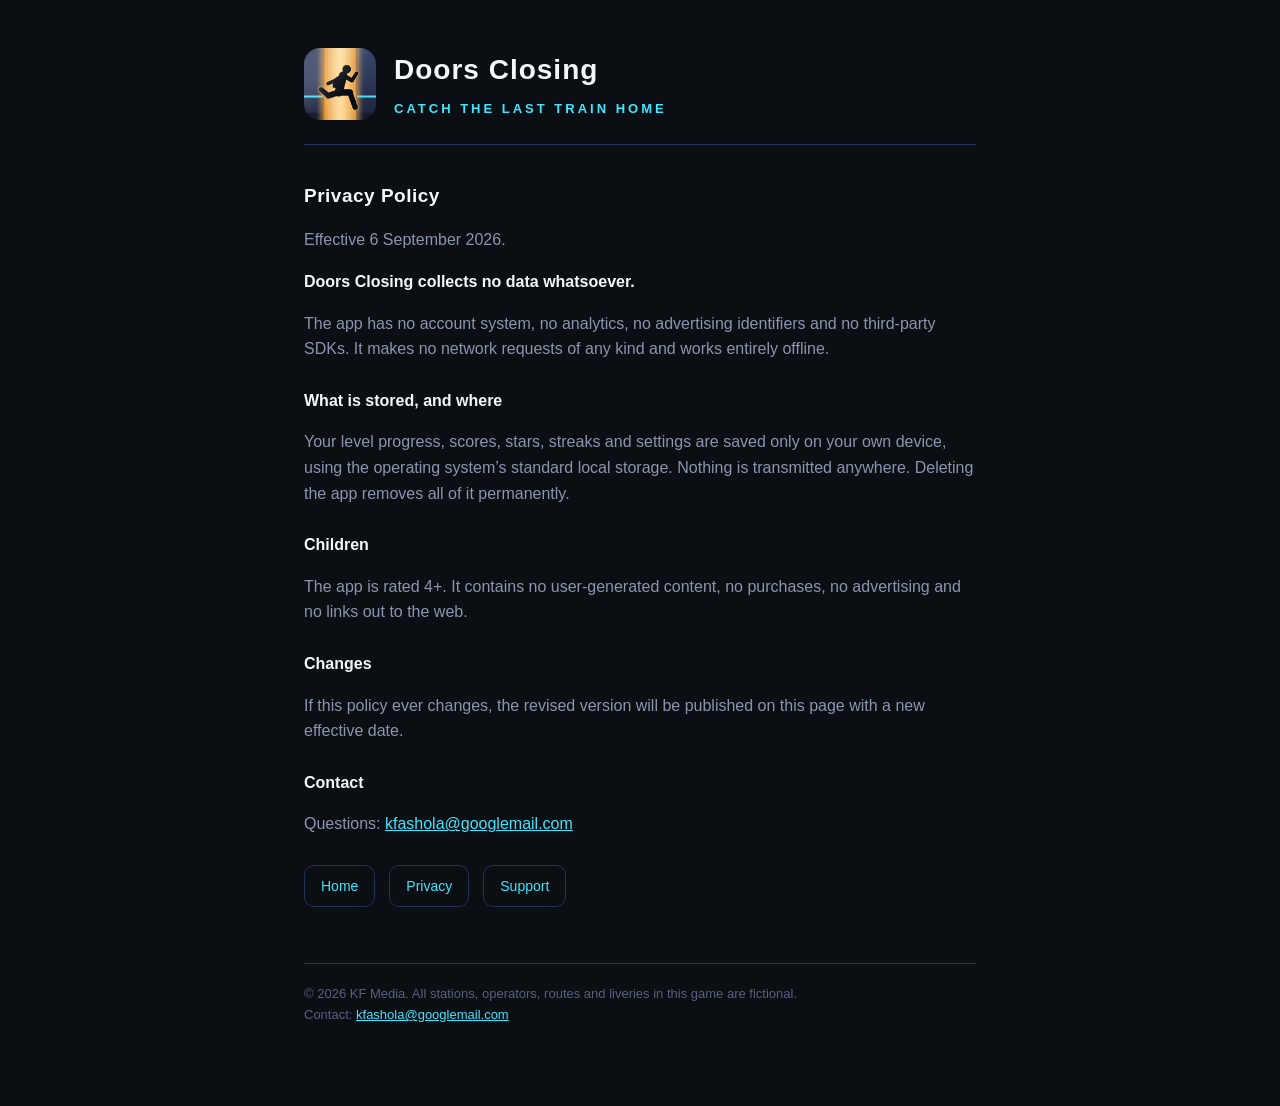
==== privacy.html @ 66f54e41 "Support and privacy pages for Doors Closing" ====
<!doctype html>
<html lang="en-GB">
<head>
<meta charset="utf-8">
<meta name="viewport" content="width=device-width,initial-scale=1">
<title>Privacy Policy — Doors Closing</title>
<meta name="description" content="Doors Closing collects no data. No accounts, no analytics, no network requests.">
<link rel="stylesheet" href="style.css">
<link rel="icon" href="icon.png">
</head>
<body>
<div class="wrap">
<header>
  <img src="icon.png" alt="Doors Closing icon">
  <h1>Doors Closing<small>Catch the last train home</small></h1>
</header>

<h2>Privacy Policy</h2>
<p>Effective 6 September 2026.</p>
<p><strong>Doors Closing collects no data whatsoever.</strong></p>
<p>The app has no account system, no analytics, no advertising identifiers and no third-party SDKs. It makes no network requests of any kind and works entirely offline.</p>
<h3>What is stored, and where</h3>
<p>Your level progress, scores, stars, streaks and settings are saved only on your own device, using the operating system’s standard local storage. Nothing is transmitted anywhere. Deleting the app removes all of it permanently.</p>
<h3>Children</h3>
<p>The app is rated 4+. It contains no user-generated content, no purchases, no advertising and no links out to the web.</p>
<h3>Changes</h3>
<p>If this policy ever changes, the revised version will be published on this page with a new effective date.</p>
<h3>Contact</h3>
<p>Questions: <a href="mailto:kfashola@googlemail.com">kfashola@googlemail.com</a></p>
<nav>
  <a href="index.html">Home</a>
  <a href="privacy.html">Privacy</a>
  <a href="support.html">Support</a>
</nav>
<footer>
  © 2026 KF Media. All stations, operators, routes and liveries in this game are fictional.<br>
  Contact: <a href="mailto:kfashola@googlemail.com">kfashola@googlemail.com</a>
</footer>
</div>
</body>
</html>
---- style.css ----
:root{--bg:#0b0e13;--panel:#121a2b;--line:#25325a;--text:#f5f7fa;--muted:#8a96ad;--amber:#ffb347;--cyan:#3ee6ff}
*{box-sizing:border-box}
body{margin:0;background:var(--bg);color:var(--text);font:16px/1.6 -apple-system,BlinkMacSystemFont,"Segoe UI",Roboto,Helvetica,Arial,sans-serif}
a{color:var(--cyan)}
.wrap{max-width:720px;margin:0 auto;padding:48px 24px 80px}
header{border-bottom:1px solid var(--line);padding-bottom:24px;margin-bottom:32px;display:flex;align-items:center;gap:18px}
header img{width:72px;height:72px;border-radius:16px}
h1{font-size:28px;letter-spacing:1px;margin:0}
h1 small{display:block;font-size:13px;letter-spacing:3px;color:var(--cyan);font-weight:600;margin-top:6px;text-transform:uppercase}
h2{font-size:19px;letter-spacing:.5px;margin:36px 0 10px}
h3{font-size:16px;margin:26px 0 6px}
p,li{color:var(--muted)}
p strong,li strong{color:var(--text)}
.board{background:#080b12;border:1px solid var(--line);border-radius:12px;padding:18px 20px;margin:28px 0;font-variant-numeric:tabular-nums}
.board .t{color:var(--amber);letter-spacing:3px;font-weight:700}
.board .big{color:var(--amber);font-size:38px;font-weight:800;letter-spacing:4px}
nav{margin:28px 0 0;display:flex;gap:14px;flex-wrap:wrap}
nav a{display:inline-block;padding:9px 16px;border:1px solid var(--line);border-radius:10px;text-decoration:none;font-size:14px}
footer{margin-top:56px;padding-top:20px;border-top:1px solid var(--line);font-size:13px;color:#55627f}
.shots{display:grid;grid-template-columns:repeat(auto-fit,minmax(150px,1fr));gap:14px;margin:24px 0}
.shots img{width:100%;border-radius:12px;border:1px solid var(--line)}
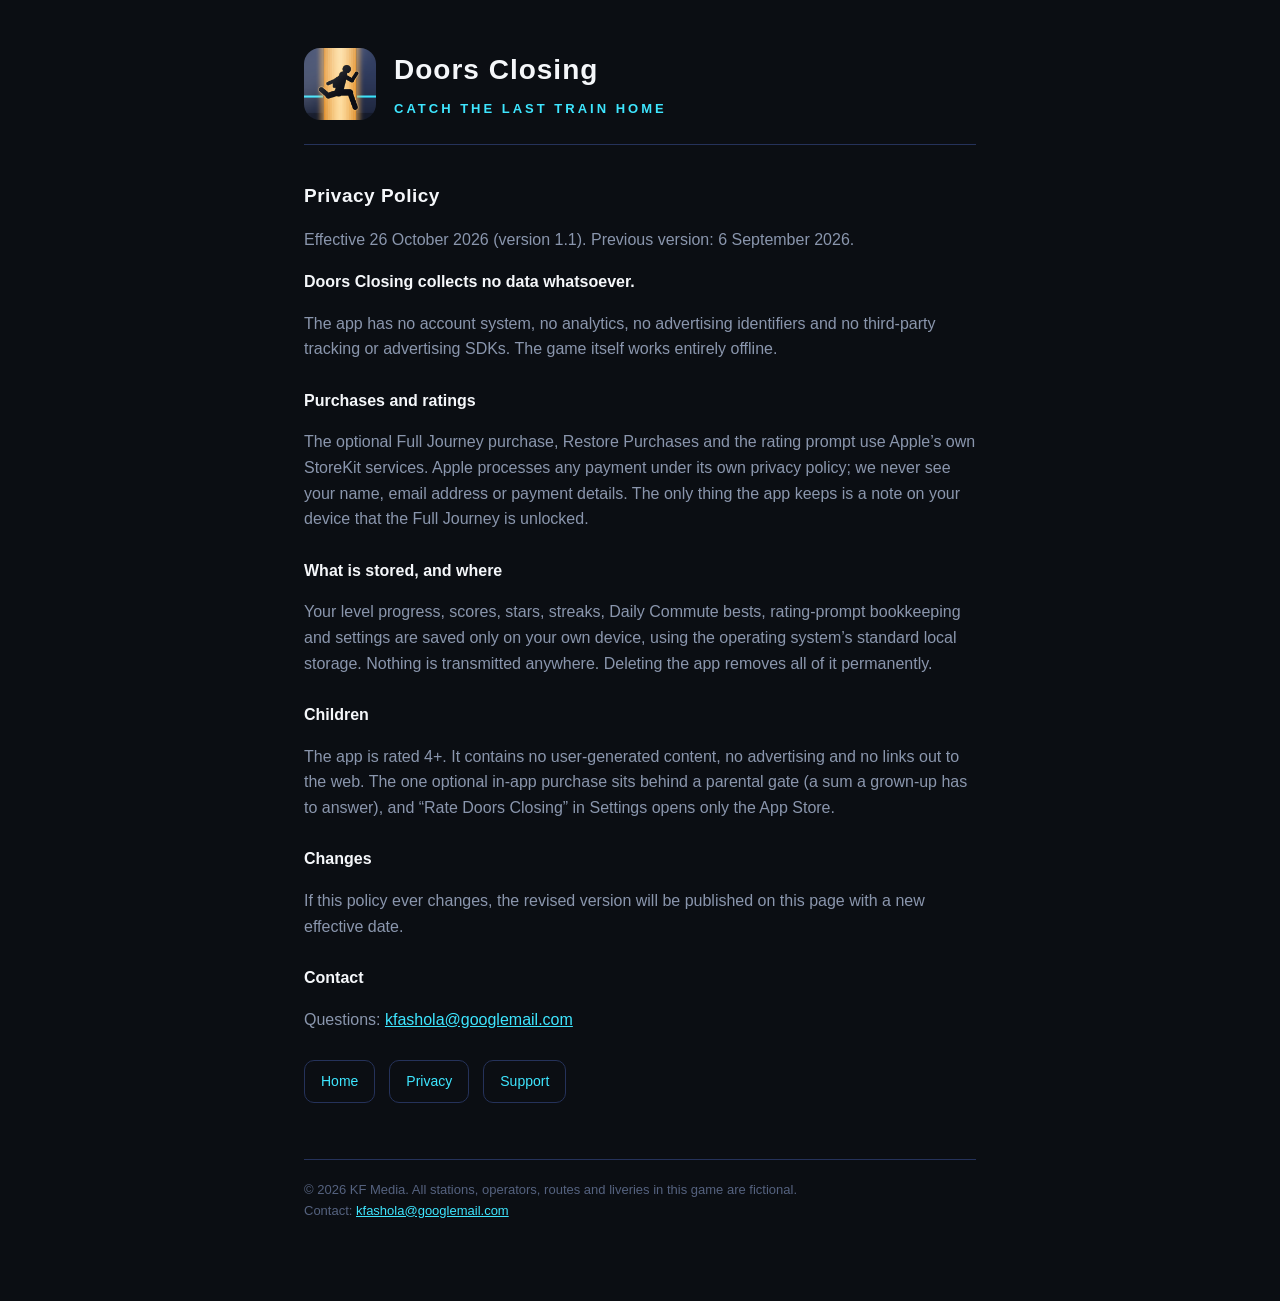
==== commit 839c183a: "Doors Closing 1.1: Full Journey purchase in privacy and support, SEO, new screenshots Co-Authored-By" ====
--- a/privacy.html
+++ b/privacy.html
@@ -4,7 +4,11 @@
 <meta charset="utf-8">
 <meta name="viewport" content="width=device-width,initial-scale=1">
 <title>Privacy Policy — Doors Closing</title>
-<meta name="description" content="Doors Closing collects no data. No accounts, no analytics, no network requests.">
+<meta name="description" content="Doors Closing collects no data: no accounts, no analytics, no tracking. Purchases are handled by Apple.">
+<link rel="canonical" href="https://kdevelopment2026.github.io/doors-closing/privacy.html">
+<meta name="apple-itunes-app" content="app-id=6809240319">
+<meta name="theme-color" content="#0b0e13">
+
 <link rel="stylesheet" href="style.css">
 <link rel="icon" href="icon.png">
 </head>
@@ -16,13 +20,15 @@
 </header>
 
 <h2>Privacy Policy</h2>
-<p>Effective 6 September 2026.</p>
+<p>Effective 26 October 2026 (version 1.1). Previous version: 6 September 2026.</p>
 <p><strong>Doors Closing collects no data whatsoever.</strong></p>
-<p>The app has no account system, no analytics, no advertising identifiers and no third-party SDKs. It makes no network requests of any kind and works entirely offline.</p>
+<p>The app has no account system, no analytics, no advertising identifiers and no third-party tracking or advertising SDKs. The game itself works entirely offline.</p>
+<h3>Purchases and ratings</h3>
+<p>The optional Full Journey purchase, Restore Purchases and the rating prompt use Apple’s own StoreKit services. Apple processes any payment under its own privacy policy; we never see your name, email address or payment details. The only thing the app keeps is a note on your device that the Full Journey is unlocked.</p>
 <h3>What is stored, and where</h3>
-<p>Your level progress, scores, stars, streaks and settings are saved only on your own device, using the operating system’s standard local storage. Nothing is transmitted anywhere. Deleting the app removes all of it permanently.</p>
+<p>Your level progress, scores, stars, streaks, Daily Commute bests, rating-prompt bookkeeping and settings are saved only on your own device, using the operating system’s standard local storage. Nothing is transmitted anywhere. Deleting the app removes all of it permanently.</p>
 <h3>Children</h3>
-<p>The app is rated 4+. It contains no user-generated content, no purchases, no advertising and no links out to the web.</p>
+<p>The app is rated 4+. It contains no user-generated content, no advertising and no links out to the web. The one optional in-app purchase sits behind a parental gate (a sum a grown-up has to answer), and “Rate Doors Closing” in Settings opens only the App Store.</p>
 <h3>Changes</h3>
 <p>If this policy ever changes, the revised version will be published on this page with a new effective date.</p>
 <h3>Contact</h3>
--- a/style.css
+++ b/style.css
@@ -19,3 +19,6 @@
 footer{margin-top:56px;padding-top:20px;border-top:1px solid var(--line);font-size:13px;color:#55627f}
 .shots{display:grid;grid-template-columns:repeat(auto-fit,minmax(150px,1fr));gap:14px;margin:24px 0}
 .shots img{width:100%;border-radius:12px;border:1px solid var(--line)}
+.cta{display:inline-block;margin:6px 0 4px;padding:12px 22px;border-radius:12px;background:var(--amber);color:#0b0e13;font-weight:800;letter-spacing:.5px;text-decoration:none}
+.cta:hover{filter:brightness(1.08)}
+.shots img{height:auto}
